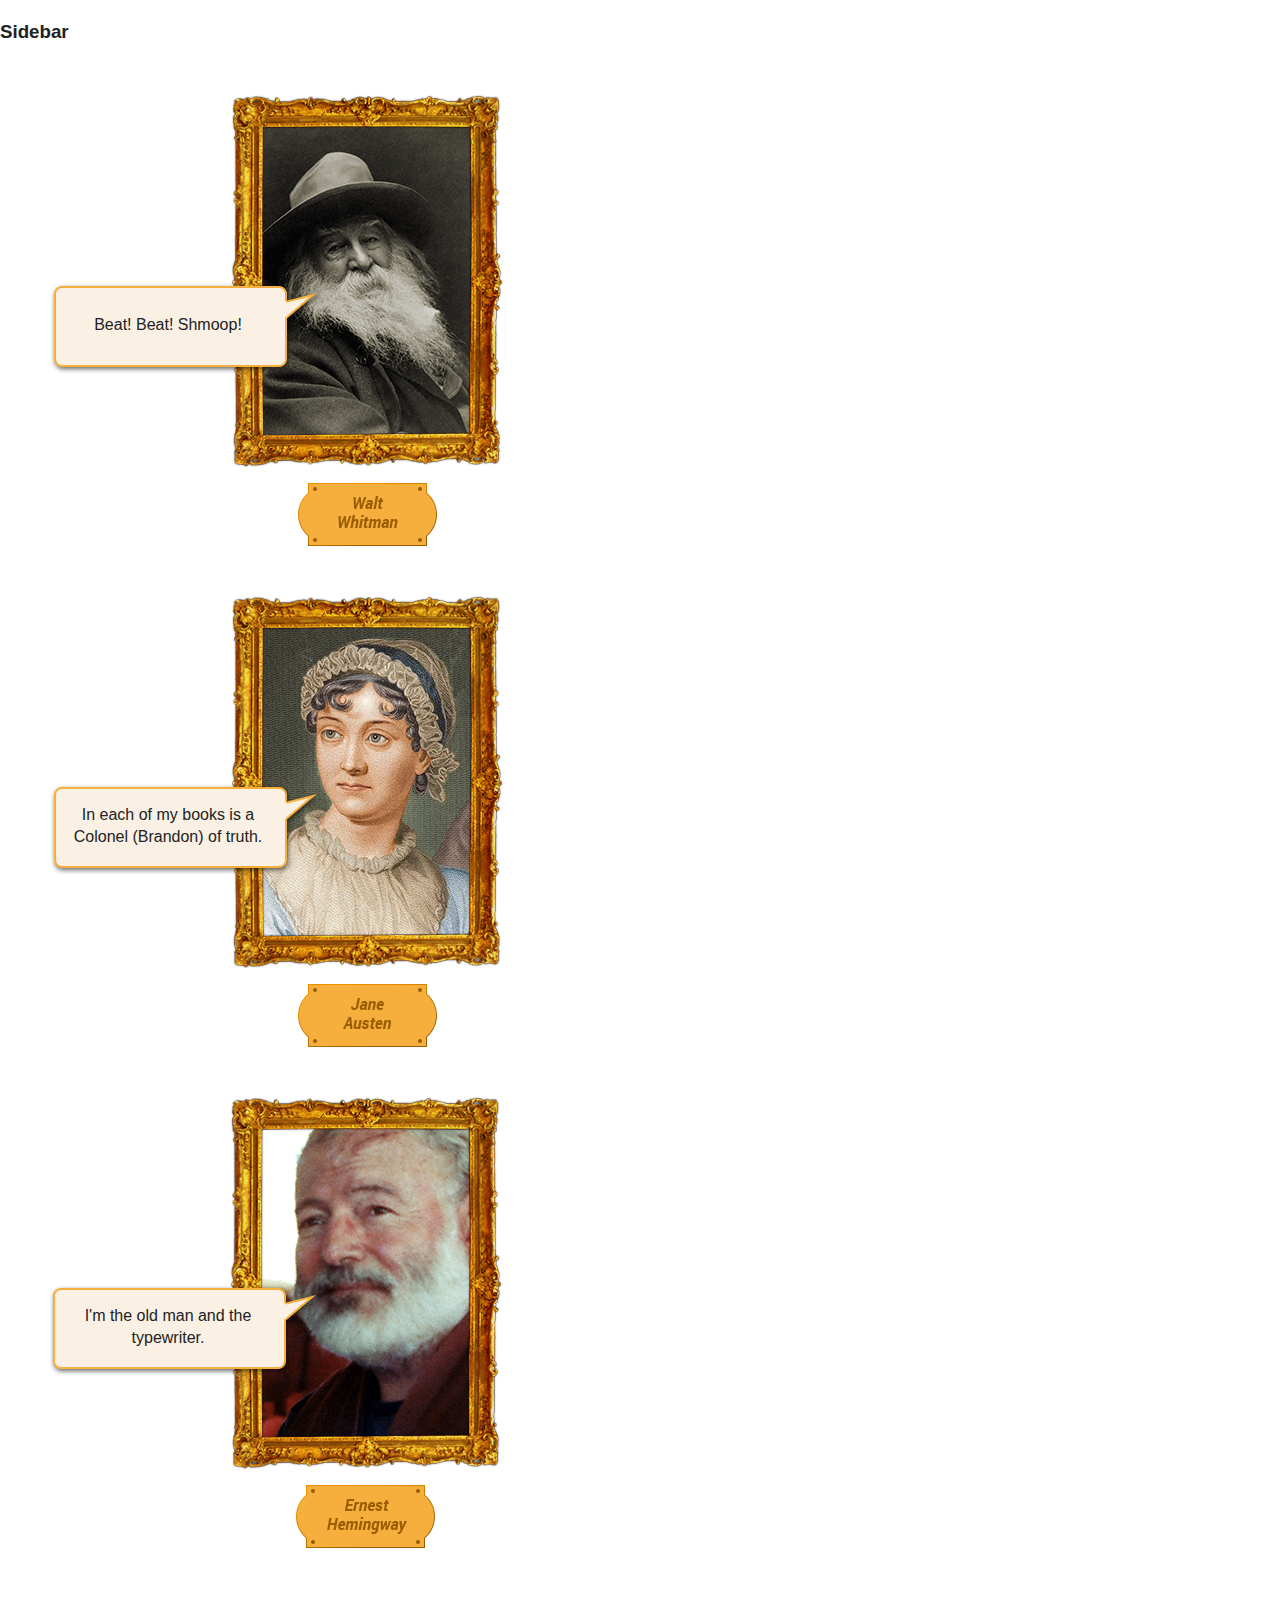
==== index.html @ 243215df "Cleanup and fixes" ====
<!DOCTYPE html>
<!--[if lt IE 7]>      <html class="no-js lt-ie9 lt-ie8 lt-ie7"> <![endif]-->
<!--[if IE 7]>         <html class="no-js lt-ie9 lt-ie8"> <![endif]-->
<!--[if IE 8]>         <html class="no-js lt-ie9"> <![endif]-->
<!--[if gt IE 8]><!--> <html class="no-js"> <!--<![endif]-->
    <head>
        <meta charset="utf-8">
        <meta http-equiv="X-UA-Compatible" content="IE=edge">
        <title></title>
        <meta name="description" content="">
        <meta name="viewport" content="width=device-width, initial-scale=1">

        <!-- Place favicon.ico and apple-touch-icon.png in the root directory -->

        <link rel="stylesheet" href="css/normalize.css">
        <link rel="stylesheet" href="css/main.css">
        <link rel="stylesheet" href="css/famouspeople.css">



    </head>
    <body>
        <!--[if lt IE 7]>
            <p class="browsehappy">You are using an <strong>outdated</strong> browser. Please <a href="http://browsehappy.com/">upgrade your browser</a> to improve your experience.</p>
        <![endif]-->

        <!-- Add your site or application content here -->
        <div id="sidebar">
            <h3>Sidebar</h3>
        </div>

        <script src="http://ajax.googleapis.com/ajax/libs/jquery/1.10.2/jquery.min.js"></script>
        <script>window.jQuery || document.write('<script src="js/vendor/jquery-1.10.2.min.js"><\/script>')</script>
        <script src="js/plugins.js"></script>
        <script src="js/main.js"></script>
        <script src="js/famouspeople/famouspeople.js"></script>

    <script>document.write('<script src="http://' + (location.host || 'localhost').split(':')[0] + ':35729/livereload.js?snipver=1"></' + 'script>')</script>
    </body>
</html>
---- css/main.css ----
/*! HTML5 Boilerplate v4.3.0 | MIT License | http://h5bp.com/ */

/*
 * What follows is the result of much research on cross-browser styling.
 * Credit left inline and big thanks to Nicolas Gallagher, Jonathan Neal,
 * Kroc Camen, and the H5BP dev community and team.
 */

/* ==========================================================================
   Base styles: opinionated defaults
   ========================================================================== */

html,
button,
input,
select,
textarea {
    color: #222;
}

html {
    font-size: 1em;
    line-height: 1.4;
}

/*
 * Remove text-shadow in selection highlight: h5bp.com/i
 * These selection rule sets have to be separate.
 * Customize the background color to match your design.
 */

::-moz-selection {
    background: #b3d4fc;
    text-shadow: none;
}

::selection {
    background: #b3d4fc;
    text-shadow: none;
}

/*
 * A better looking default horizontal rule
 */

hr {
    display: block;
    height: 1px;
    border: 0;
    border-top: 1px solid #ccc;
    margin: 1em 0;
    padding: 0;
}

/*
 * Remove the gap between images, videos, audio and canvas and the bottom of
 * their containers: h5bp.com/i/440
 */

audio,
canvas,
img,
video {
    vertical-align: middle;
}

/*
 * Remove default fieldset styles.
 */

fieldset {
    border: 0;
    margin: 0;
    padding: 0;
}

/*
 * Allow only vertical resizing of textareas.
 */

textarea {
    resize: vertical;
}

/* ==========================================================================
   Browse Happy prompt
   ========================================================================== */

.browsehappy {
    margin: 0.2em 0;
    background: #ccc;
    color: #000;
    padding: 0.2em 0;
}

/* ==========================================================================
   Author's custom styles
   ========================================================================== */

















/* ==========================================================================
   Helper classes
   ========================================================================== */

/*
 * Image replacement
 */

.ir {
    background-color: transparent;
    border: 0;
    overflow: hidden;
    /* IE 6/7 fallback */
    *text-indent: -9999px;
}

.ir:before {
    content: "";
    display: block;
    width: 0;
    height: 150%;
}

/*
 * Hide from both screenreaders and browsers: h5bp.com/u
 */

.hidden {
    display: none !important;
    visibility: hidden;
}

/*
 * Hide only visually, but have it available for screenreaders: h5bp.com/v
 */

.visuallyhidden {
    border: 0;
    clip: rect(0 0 0 0);
    height: 1px;
    margin: -1px;
    overflow: hidden;
    padding: 0;
    position: absolute;
    width: 1px;
}

/*
 * Extends the .visuallyhidden class to allow the element to be focusable
 * when navigated to via the keyboard: h5bp.com/p
 */

.visuallyhidden.focusable:active,
.visuallyhidden.focusable:focus {
    clip: auto;
    height: auto;
    margin: 0;
    overflow: visible;
    position: static;
    width: auto;
}

/*
 * Hide visually and from screenreaders, but maintain layout
 */

.invisible {
    visibility: hidden;
}

/*
 * Clearfix: contain floats
 *
 * For modern browsers
 * 1. The space content is one way to avoid an Opera bug when the
 *    `contenteditable` attribute is included anywhere else in the document.
 *    Otherwise it causes space to appear at the top and bottom of elements
 *    that receive the `clearfix` class.
 * 2. The use of `table` rather than `block` is only necessary if using
 *    `:before` to contain the top-margins of child elements.
 */

.clearfix:before,
.clearfix:after {
    content: " "; /* 1 */
    display: table; /* 2 */
}

.clearfix:after {
    clear: both;
}

/*
 * For IE 6/7 only
 * Include this rule to trigger hasLayout and contain floats.
 */

.clearfix {
    *zoom: 1;
}

/* ==========================================================================
   EXAMPLE Media Queries for Responsive Design.
   These examples override the primary ('mobile first') styles.
   Modify as content requires.
   ========================================================================== */

@media only screen and (min-width: 35em) {
    /* Style adjustments for viewports that meet the condition */
}

@media print,
       (-o-min-device-pixel-ratio: 5/4),
       (-webkit-min-device-pixel-ratio: 1.25),
       (min-resolution: 120dpi) {
    /* Style adjustments for high resolution devices */
}

/* ==========================================================================
   Print styles.
   Inlined to avoid required HTTP connection: h5bp.com/r
   ========================================================================== */

@media print {
    * {
        background: transparent !important;
        color: #000 !important; /* Black prints faster: h5bp.com/s */
        box-shadow: none !important;
        text-shadow: none !important;
    }

    a,
    a:visited {
        text-decoration: underline;
    }

    a[href]:after {
        content: " (" attr(href) ")";
    }

    abbr[title]:after {
        content: " (" attr(title) ")";
    }

    /*
     * Don't show links for images, or javascript/internal links
     */

    .ir a:after,
    a[href^="javascript:"]:after,
    a[href^="#"]:after {
        content: "";
    }

    pre,
    blockquote {
        border: 1px solid #999;
        page-break-inside: avoid;
    }

    thead {
        display: table-header-group; /* h5bp.com/t */
    }

    tr,
    img {
        page-break-inside: avoid;
    }

    img {
        max-width: 100% !important;
    }

    @page {
        margin: 0.5cm;
    }

    p,
    h2,
    h3 {
        orphans: 3;
        widows: 3;
    }

    h2,
    h3 {
        page-break-after: avoid;
    }
}
---- css/famouspeople.css ----
.famous-person{
  margin: 50px;
  overflow: hidden;

}
.famous-person img{
  z-index: 1;
}
.quote{
  z-index: 9999;
  position: relative;
  top: 0px;
  width: 221px;
  display: table-cell;
  text-align: center;
  vertical-align: middle;
  padding-top: 10px;
}

.quoteholder{
  width: 200px;
  padding-left: 18px;
}
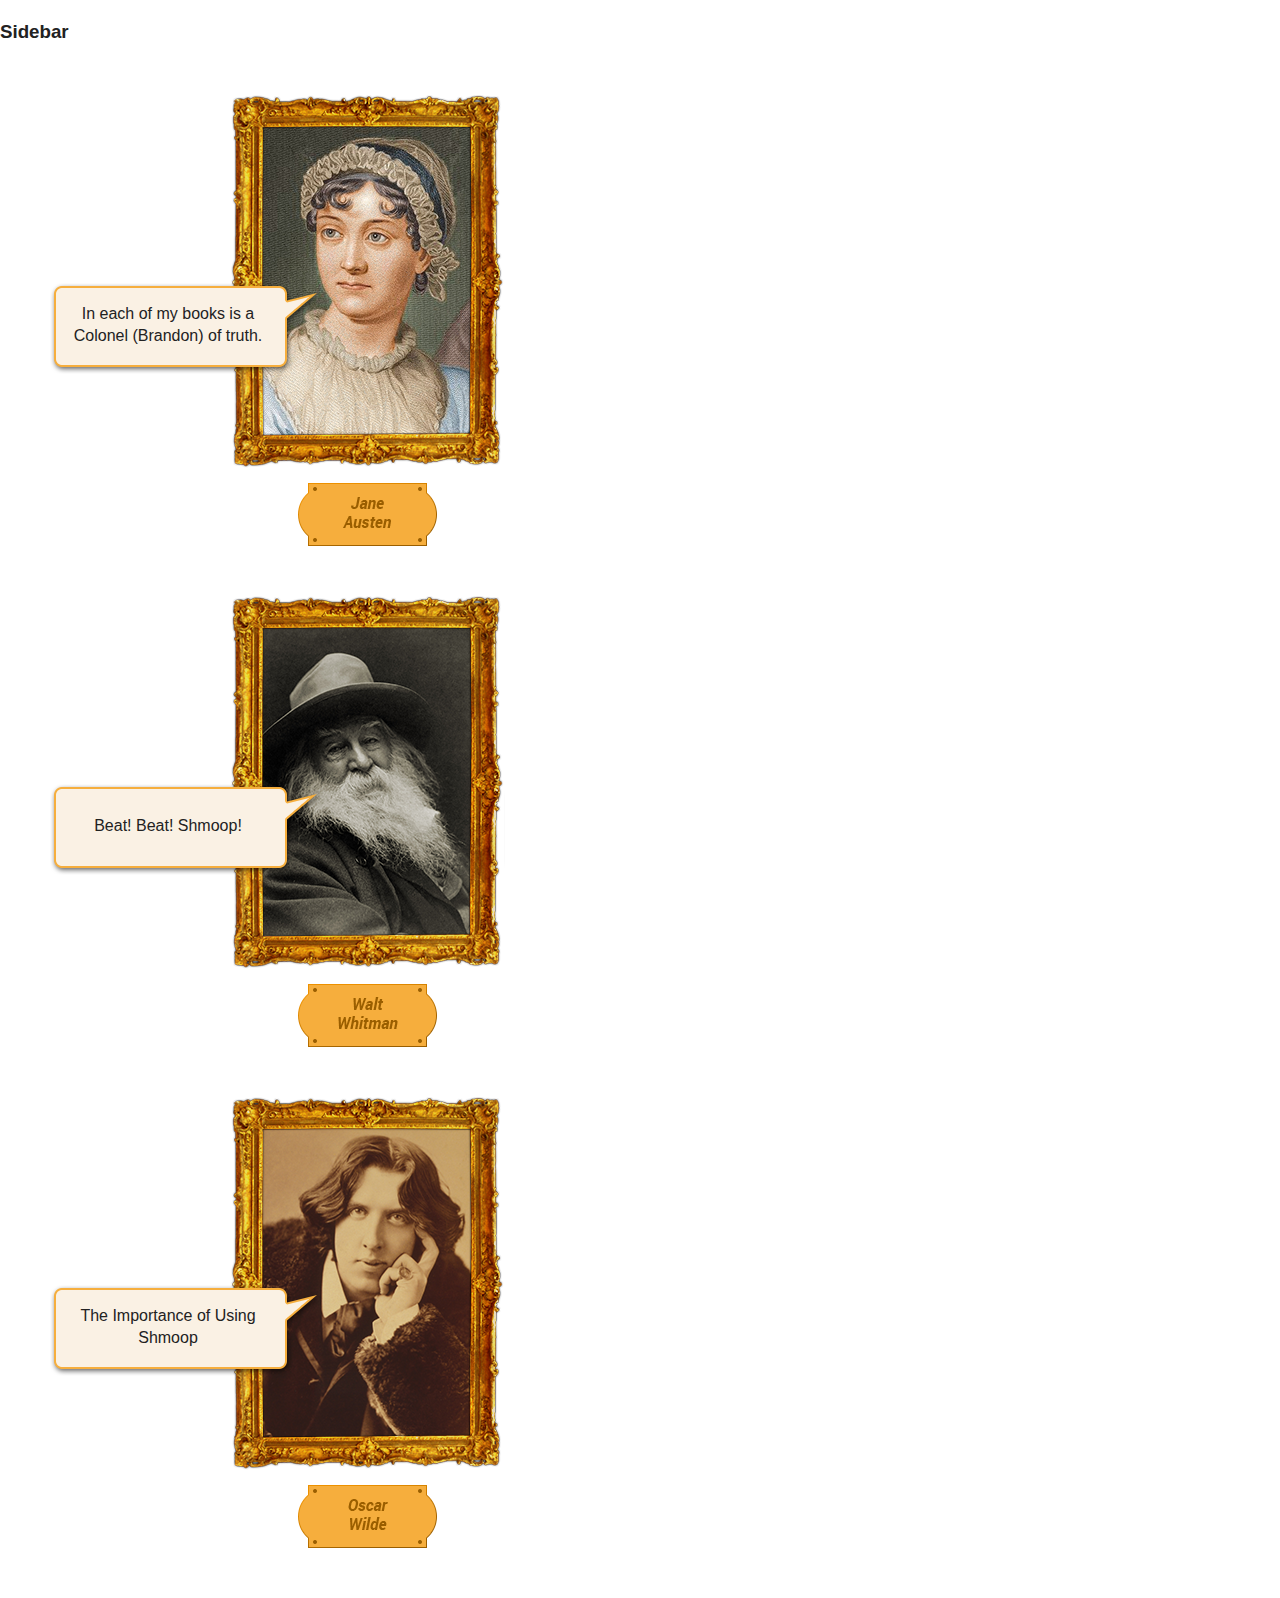
==== commit 45a54db2: "Added modinizer back in" ====
--- a/index.html
+++ b/index.html
@@ -15,6 +15,7 @@
         <link rel="stylesheet" href="css/normalize.css">
         <link rel="stylesheet" href="css/main.css">
         <link rel="stylesheet" href="css/famouspeople.css">
+        <script src="js/vendor/modernizr-2.6.2.min.js"></script>
 
 
 
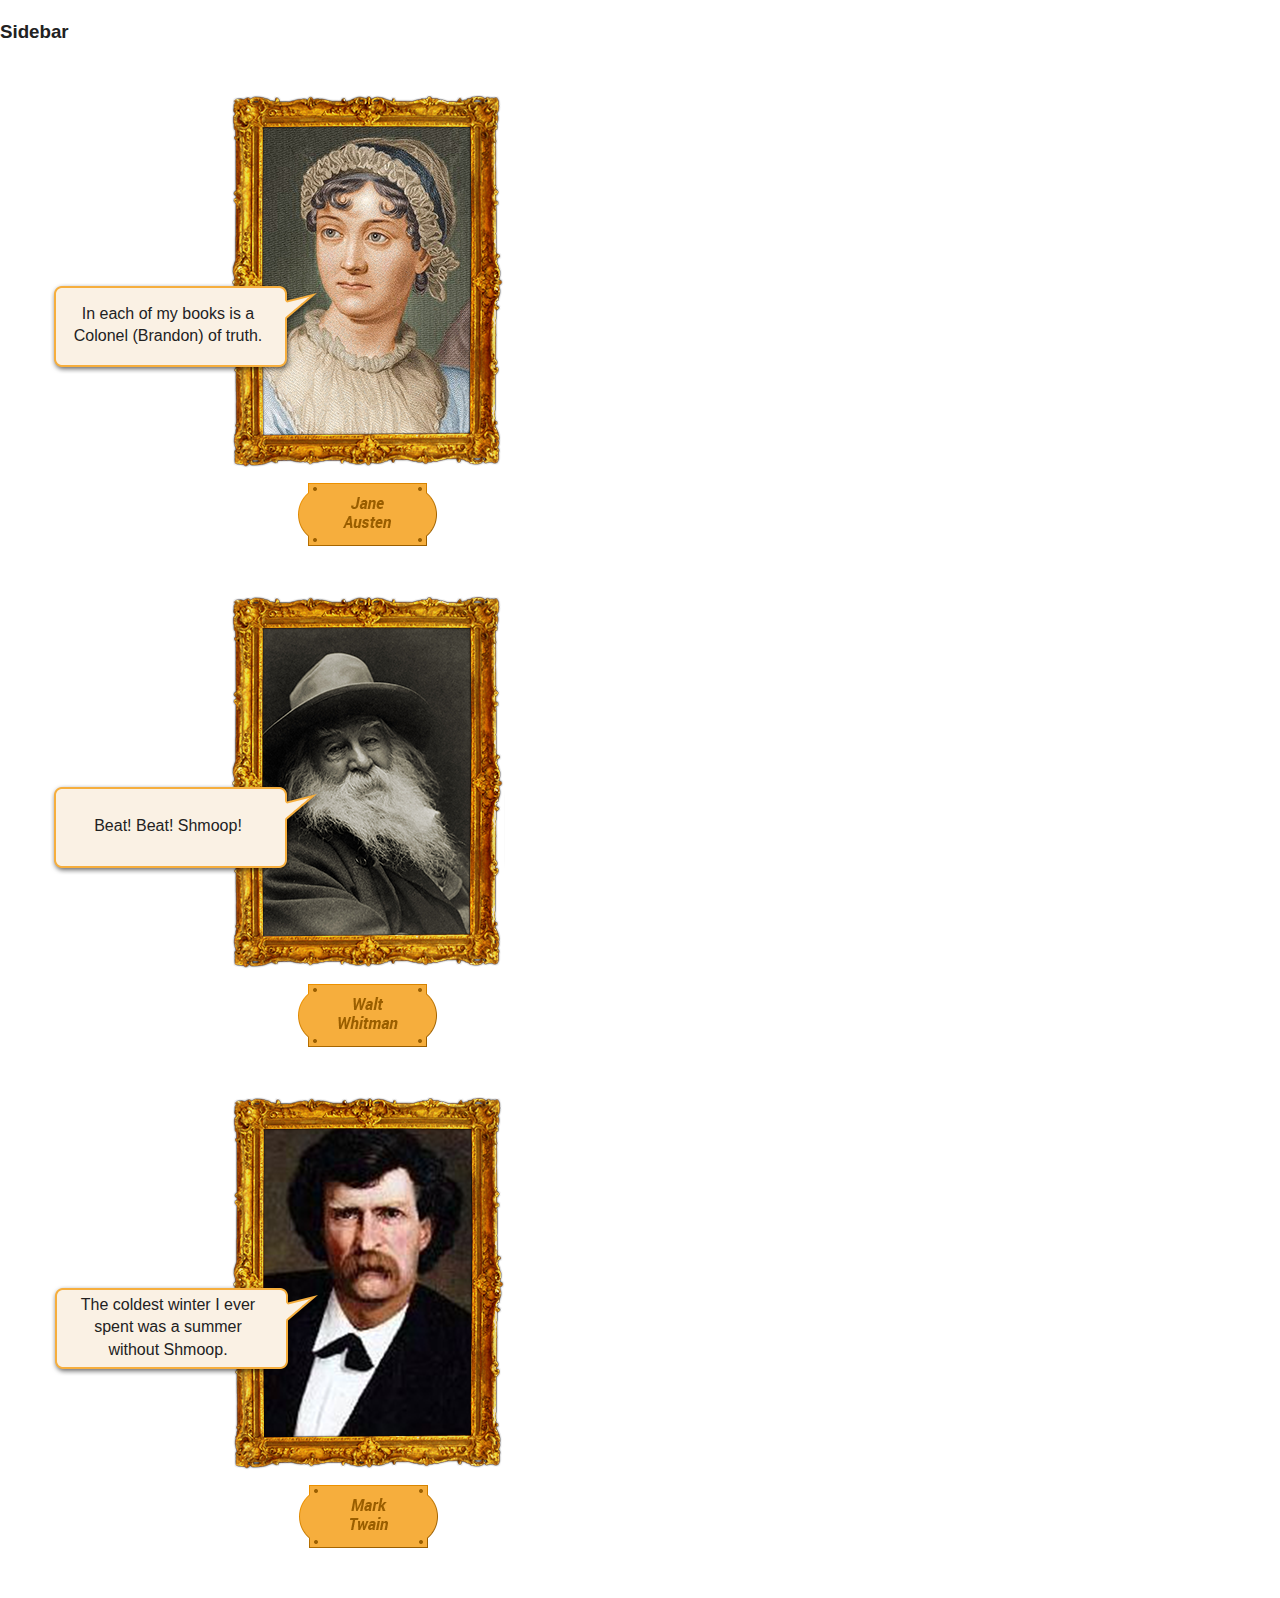
==== commit 3f9134ed: "Changed rotation plugin and corrected browser bugs" ====
--- a/index.html
+++ b/index.html
@@ -36,6 +36,5 @@
         <script src="js/main.js"></script>
         <script src="js/famouspeople/famouspeople.js"></script>
 
-    <script>document.write('<script src="http://' + (location.host || 'localhost').split(':')[0] + ':35729/livereload.js?snipver=1"></' + 'script>')</script>
     </body>
 </html>
--- a/css/famouspeople.css
+++ b/css/famouspeople.css
@@ -1,13 +1,15 @@
 .famous-person{
   margin: 50px;
   overflow: hidden;
+  position: relative;
+  z-index: 1;
+}
+.famous-person img{
+  z-index: -1;
 
 }
-.famous-person img{
-  z-index: 1;
-}
+
 .quote{
-  z-index: 9999;
   position: relative;
   top: 0px;
   width: 221px;
@@ -18,6 +20,19 @@
 }
 
 .quoteholder{
+  height: 100%;
   width: 200px;
   padding-left: 18px;
+  display: table;
 }
+
+/* IE 7/8 fixes */
+html.lt-ie8 .quoteholder{
+    top: 195px;
+    position: absolute;
+}
+
+html.lt-ie9 img.portrait,
+html.lt-ie8 img.portrait{
+  background: #fff;
+}
